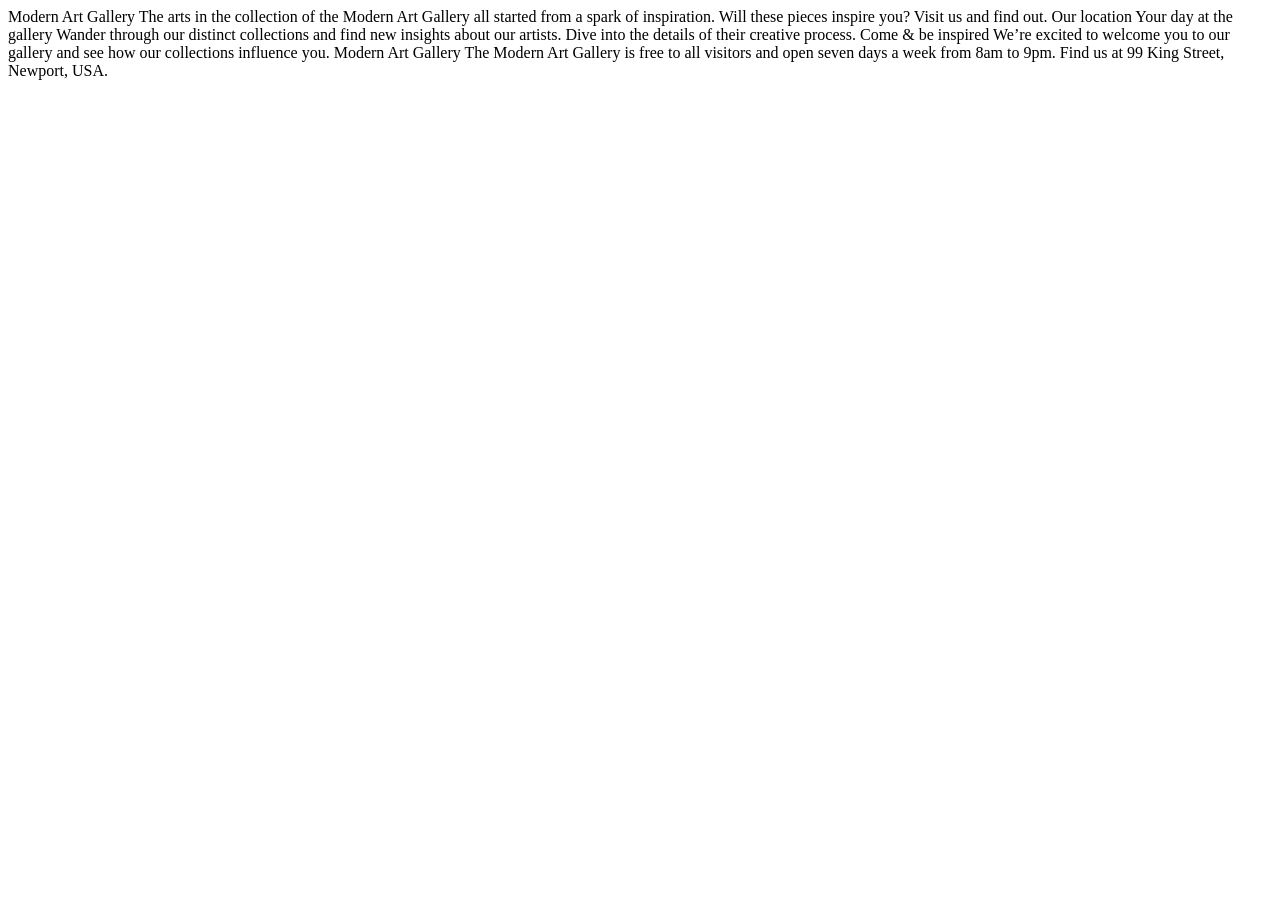
==== index.html @ 2b143d49 "Initial Commit" ====
<!DOCTYPE html>
<html lang="en">
<head>
  <meta charset="UTF-8">
  <meta name="viewport" content="width=device-width, initial-scale=1.0">

  <link rel="icon" type="image/png" sizes="32x32" href="./assets/favicon-32x32.png">
  
  <title>Frontend Mentor | Art gallery website</title>
</head>
<body>

  Modern Art Gallery

  The arts in the collection of the Modern Art Gallery all started 
  from a spark of inspiration. Will these pieces inspire you? Visit 
  us and find out.

  Our location

  Your day at the gallery

  Wander through our distinct collections and find new insights about 
  our artists. Dive into the details of their creative process.

  Come &amp; be inspired

  We’re excited to welcome you to our gallery and see how our collections 
  influence you.

  Modern Art Gallery

  The Modern Art Gallery is free to all visitors and open seven days a week 
  from 8am to 9pm. Find us at 99 King Street, Newport, USA.
</body>
</html>
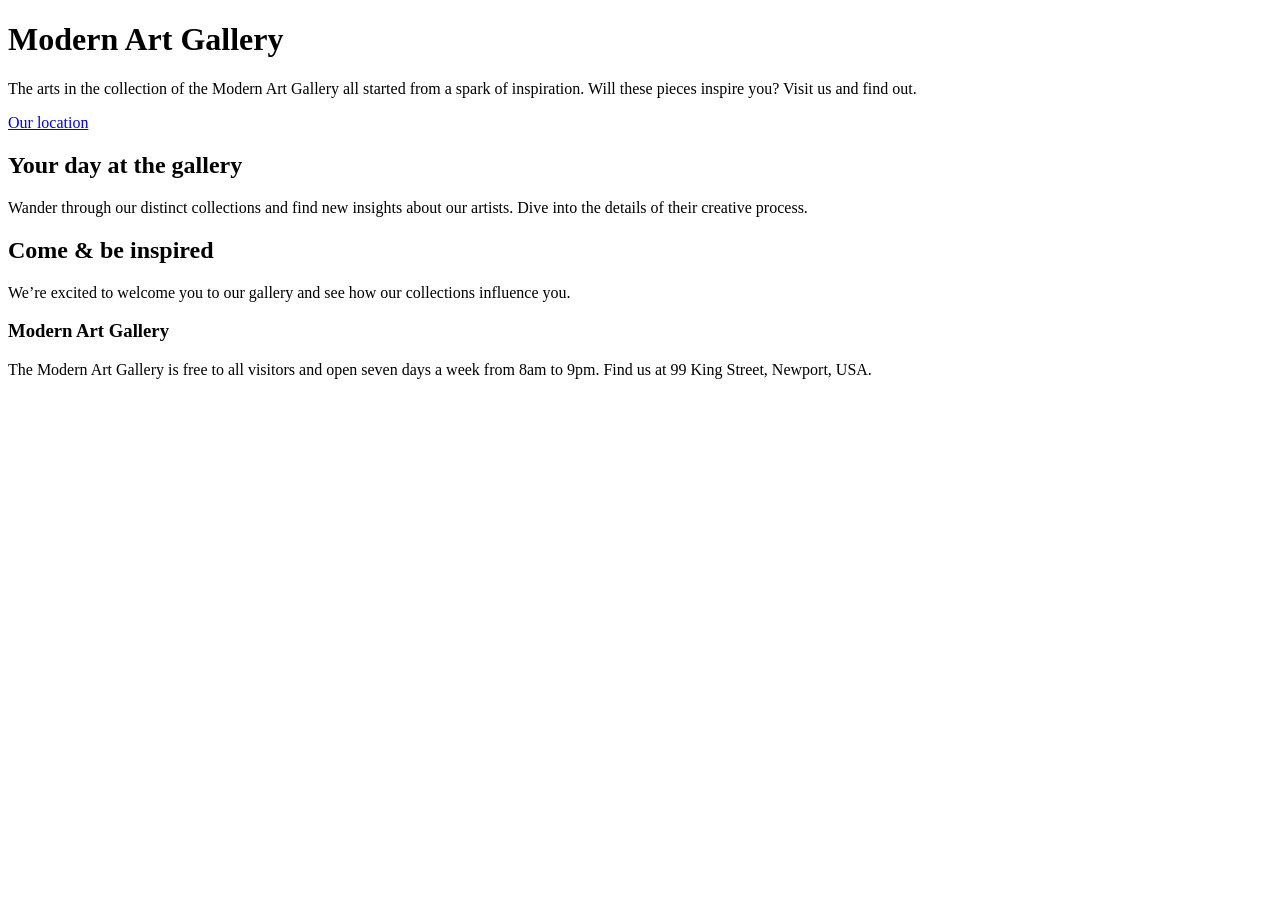
==== commit 588cb379: "Semantic Tags Added" ====
--- a/index.html
+++ b/index.html
@@ -5,32 +5,41 @@
   <meta name="viewport" content="width=device-width, initial-scale=1.0">
 
   <link rel="icon" type="image/png" sizes="32x32" href="./assets/favicon-32x32.png">
+  <link rel="stylesheet" href="style.css">
   
   <title>Frontend Mentor | Art gallery website</title>
 </head>
 <body>
+  <header>
+    <h1>Modern Art Gallery</h1>
+    <p>The arts in the collection of the Modern Art Gallery all started 
+    from a spark of inspiration. Will these pieces inspire you? Visit 
+    us and find out.</p>
 
-  Modern Art Gallery
+    <a href="location.html">Our location</a>
+  </header>
 
-  The arts in the collection of the Modern Art Gallery all started 
-  from a spark of inspiration. Will these pieces inspire you? Visit 
-  us and find out.
+  <main>
+    <div>
+      <h2>Your day at the gallery</h2>
 
-  Our location
+      <p>Wander through our distinct collections and find new insights about 
+      our artists. Dive into the details of their creative process.</p>
+    </div>
+    <div>
+      <h2>Come &amp; be inspired</h2>
 
-  Your day at the gallery
+      <p>We’re excited to welcome you to our gallery and see how our collections 
+      influence you.</p>
+    </div>
+  </main>
 
-  Wander through our distinct collections and find new insights about 
-  our artists. Dive into the details of their creative process.
+  <nav>
+    <h3>Modern Art Gallery</h3>
 
-  Come &amp; be inspired
+    <p>The Modern Art Gallery is free to all visitors and open seven days a week 
+    from 8am to 9pm. Find us at 99 King Street, Newport, USA.</p>
 
-  We’re excited to welcome you to our gallery and see how our collections 
-  influence you.
-
-  Modern Art Gallery
-
-  The Modern Art Gallery is free to all visitors and open seven days a week 
-  from 8am to 9pm. Find us at 99 King Street, Newport, USA.
+  </nav>
 </body>
 </html>
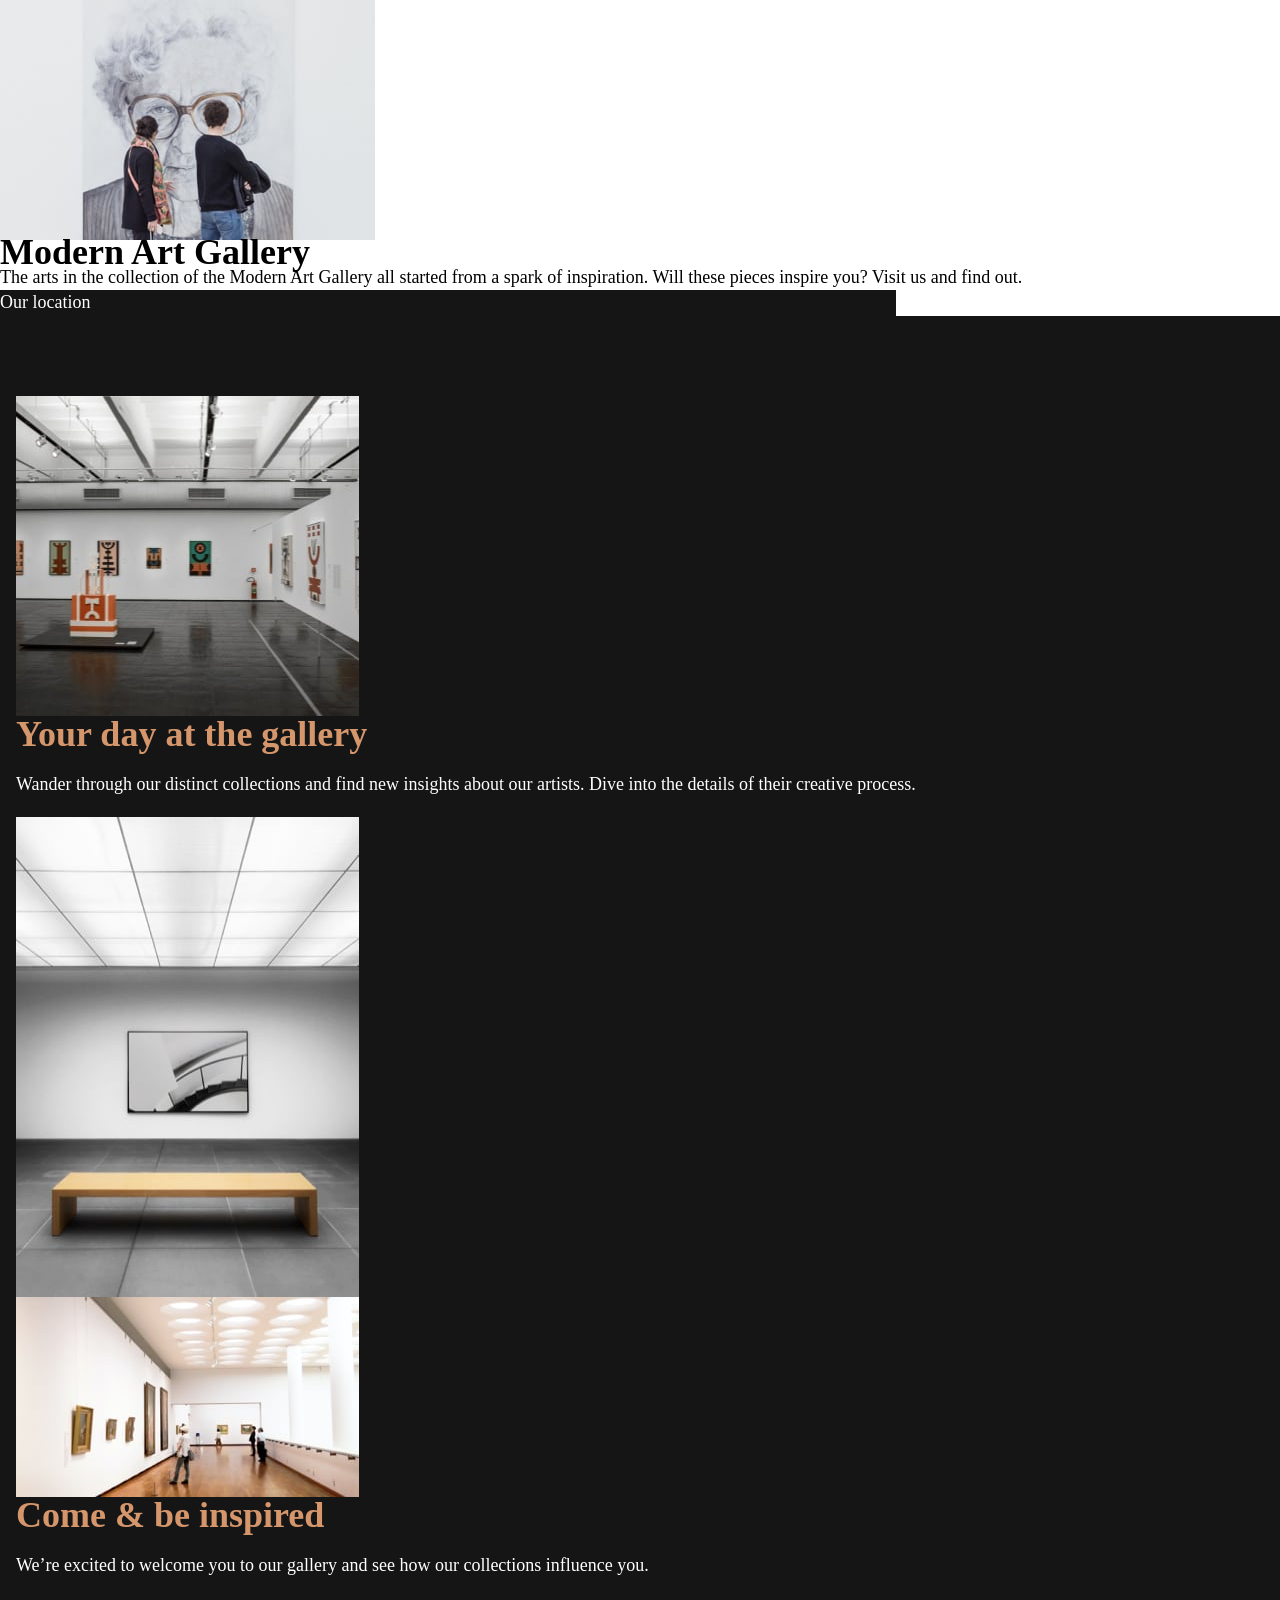
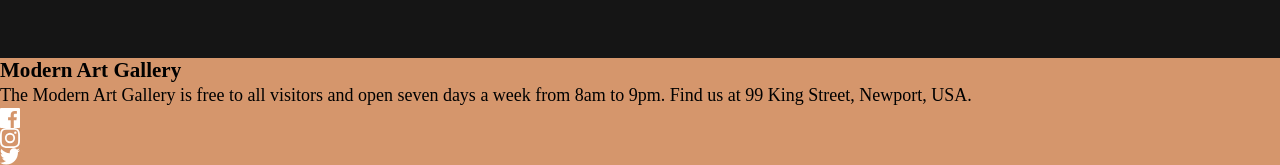
==== commit 7c9b3fb0: "Updated Location Mobile First" ====
--- a/index.html
+++ b/index.html
@@ -6,26 +6,34 @@
 
   <link rel="icon" type="image/png" sizes="32x32" href="./assets/favicon-32x32.png">
   <link rel="stylesheet" href="style.css">
+  <link rel="preconnect" href="https://fonts.googleapis.com">
+  <link rel="preconnect" href="https://fonts.gstatic.com" crossorigin>
+  <link href="https://fonts.googleapis.com/css2?family=Big+Shoulders:opsz,wght@300;800;900&display=swap" rel="stylesheet">
+    
   
   <title>Frontend Mentor | Art gallery website</title>
 </head>
 <body>
   <header>
+    <img src="./assets/mobile/image-hero.jpg" alt="Drawing of an elderly woman being viewed by two people">
     <h1>Modern Art Gallery</h1>
     <p>The arts in the collection of the Modern Art Gallery all started 
     from a spark of inspiration. Will these pieces inspire you? Visit 
     us and find out.</p>
 
-    <a href="location.html">Our location</a>
+    <a href="location.html" class="index__btn btn">Our location</a>
   </header>
 
   <main>
+    <img src="./assets/mobile/image-grid-1.jpg" alt="An art gallery with many display">
     <div>
       <h2>Your day at the gallery</h2>
 
       <p>Wander through our distinct collections and find new insights about 
       our artists. Dive into the details of their creative process.</p>
     </div>
+    <img src="./assets/mobile/image-grid-2.jpg" alt="A gallery with a single display on the wall">
+    <img src="./assets/mobile/image-grid-3.jpg" alt="Gallery with many visitors">
     <div>
       <h2>Come &amp; be inspired</h2>
 
@@ -34,12 +42,19 @@
     </div>
   </main>
 
-  <nav>
-    <h3>Modern Art Gallery</h3>
+  <footer>
+    <nav>
+      <h3>Modern Art Gallery</h3>
 
-    <p>The Modern Art Gallery is free to all visitors and open seven days a week 
-    from 8am to 9pm. Find us at 99 King Street, Newport, USA.</p>
+      <p>The Modern Art Gallery is free to all visitors and open seven days a week 
+      from 8am to 9pm. Find us at 99 King Street, Newport, USA.</p>
 
-  </nav>
+      <div class="social__links">
+        <img src="./assets/icon-facebook.svg" alt="Facebook Logo">
+        <img src="./assets/icon-instagram.svg" alt="Instagram Logo">
+        <img src="./assets/icon-twitter.svg" alt="Twitter Logo">
+      </div>
+    </nav>
+  </footer>
 </body>
 </html>
--- a/style.css
+++ b/style.css
@@ -0,0 +1,137 @@
+:root {
+    /* Colors */
+    --header-color-one: #FFFFFF;        /* White */
+    --header-color-two: #151515;        /* Grey 900 */
+
+    --p-first-color: #444;              /* Grey 700 */
+    --p-second-color: #FFFFFF;          /* White */
+
+    --button-font-color: #FFFFFF;       /* White */
+    --button-bg-one: #151515;           /* Grey 900 */
+    --button-bg-two: #D5966C;           /* Gold 500 */
+
+    --index-main-bg-color: #FFFFFF;     /* White */
+    --index-nav-bg-color: #151515;      /* Grey 900 */
+
+    --location-h2-color: #D5966C;       /* Gold 500 */
+    --location-main-bg-color: #151515;  /* Grey 900 */
+    --location-nav-bg-color: #D5966C;   /* Gold 500 */
+
+    /* Typography */
+    --ff: "Big Shoulders Display" ; /*fix this */
+    --fw: 300; /* Light */
+    --fs: 1.125rem;
+    --lh: 140%;
+
+    --heading-lh: 90%;
+    --heading-fw: 900; /* Black */
+
+    --index-h1-fs: 3.75rem;
+    --index-h2-fs: 3.125rem;
+
+    --location-h1-fs: 3.4375rem;
+    --location-h2-fs: 2.25rem;
+    --location-h2-lh: 100%;
+    
+    --nav-fs: 1.25rem;
+}
+
+/* #region Reset */
+*, *::before, *::after {
+    box-sizing: border-box;
+}
+
+* {
+    margin: 0;
+}
+
+html, body {
+    height: 100%;
+}
+
+input, button, textarea, select {
+    font: inherit;
+}
+
+img, picture, video, canvas, svg {
+    display: block;
+    max-width: 100%;
+}
+/* #endregion */
+
+/* #region Global */
+body {
+    font-family: var(--ff);
+    font-size: var(--fs);
+    font-weight: var(--fw);
+    line-height: var(--lh);
+}
+
+.btn{
+    display: flex;
+    align-items: center;
+    width: 70%;
+
+    text-decoration: none;
+    color: var(--button-font-color);
+    background-color: var(--button-bg-one);   
+}
+
+.btn--arrow{
+    background-color: var(--button-bg-two);
+    padding: 1.5rem;
+}
+
+.btn--text {
+    flex: 1;
+    text-align: center;
+}
+/* #endregion */
+
+/* #region Location Header */
+header {
+    position: relative;
+}
+
+.location__btn {
+    position: absolute;
+    top: .6rem;
+    left: .6rem;
+}
+/* #endregion */
+
+/* #region Location Main */
+main{
+    background-color: var(--location-main-bg-color);
+    color: var(--header-color-one);
+
+    padding: 5rem 1rem 3.75rem 1rem;
+}
+
+main h1{
+    text-transform: uppercase;
+    font-size: var(--location-h1-fs);
+    font-weight: var(--heading-fw);
+    line-height: var(--heading-lh);
+
+    padding-bottom: 3rem;
+}
+
+main h2 {
+    color: var(--location-h2-color);
+    font-size: var(--location-h2-fs);
+    line-height: var(--location-h2-lh);
+
+    padding-bottom: 1.25rem;
+}
+
+main p {
+    padding-bottom: 1.25rem;
+}
+/* #endregion */
+
+/* #region Footer */
+footer {
+    background-color: var(--button-bg-two);
+}
+/* #endregion */
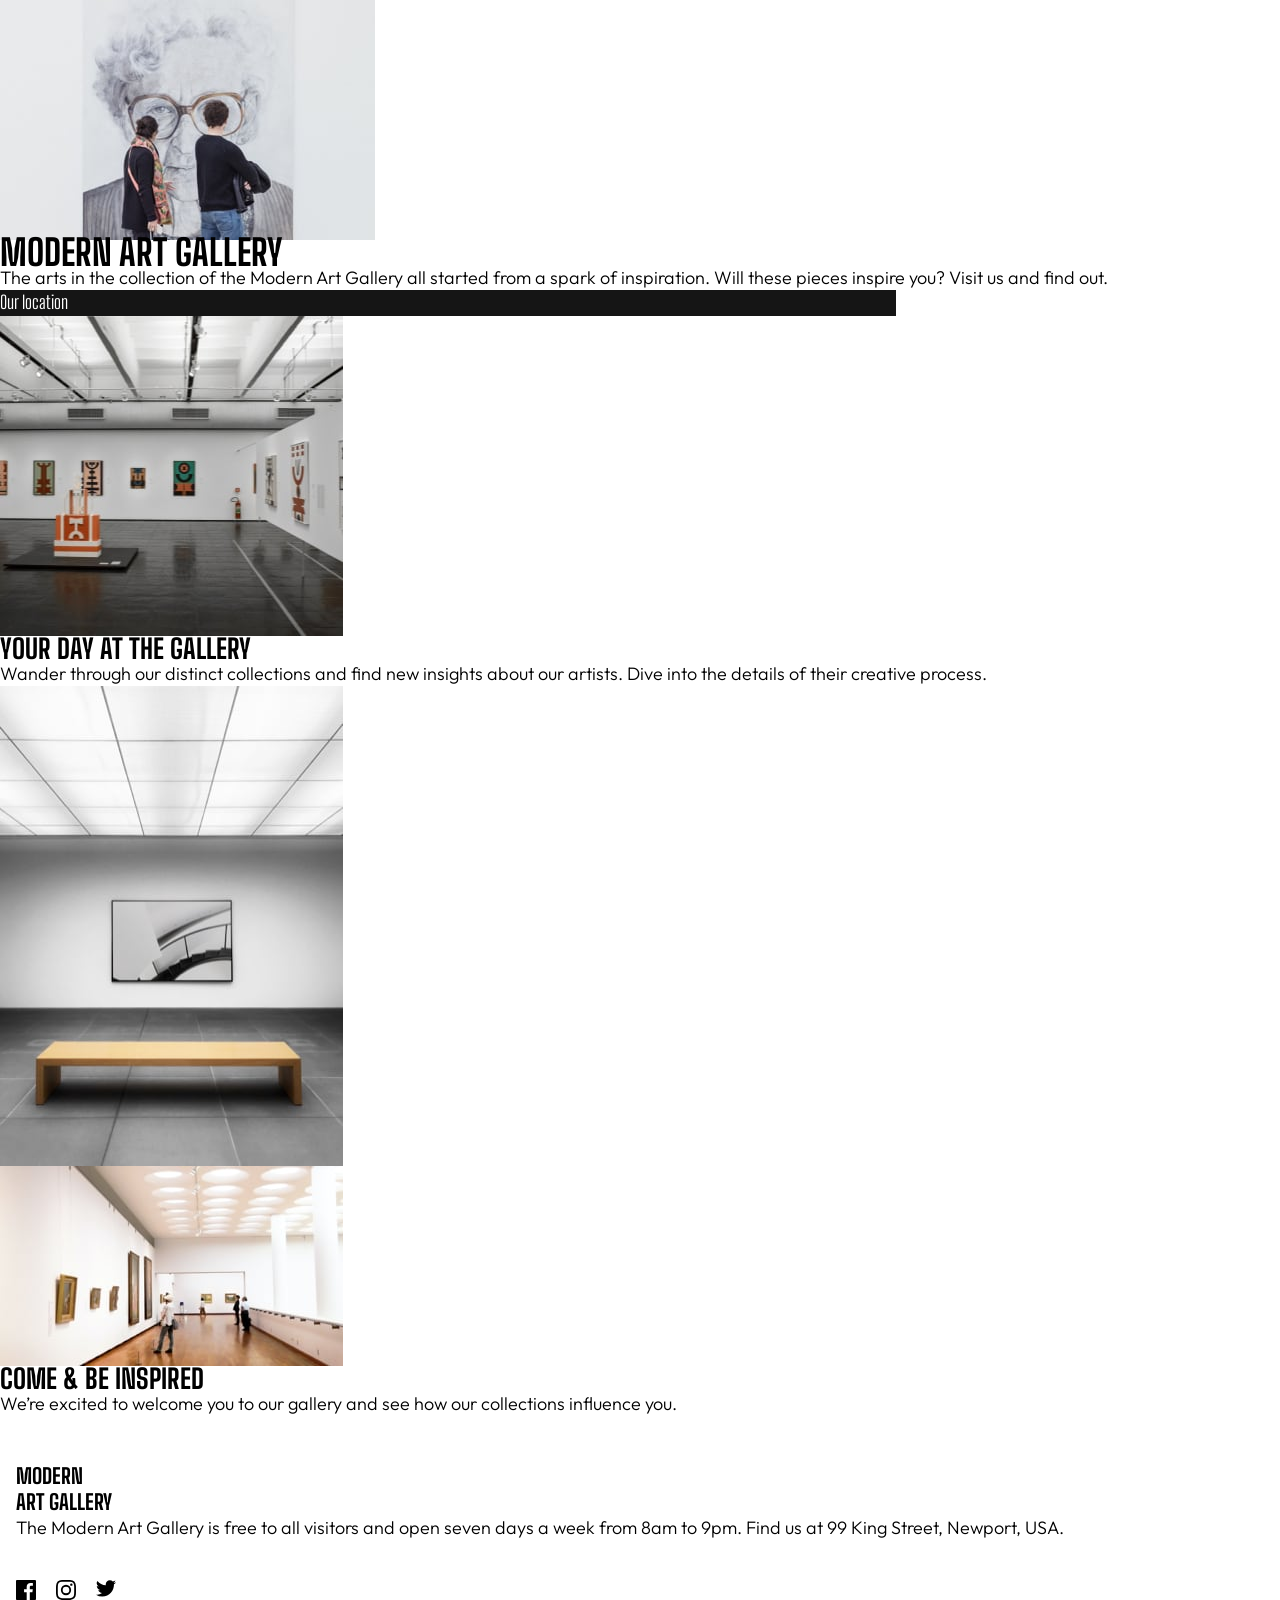
==== commit d419553e: "Completed Location Page Mobile" ====
--- a/index.html
+++ b/index.html
@@ -8,12 +8,14 @@
   <link rel="stylesheet" href="style.css">
   <link rel="preconnect" href="https://fonts.googleapis.com">
   <link rel="preconnect" href="https://fonts.gstatic.com" crossorigin>
-  <link href="https://fonts.googleapis.com/css2?family=Big+Shoulders:opsz,wght@300;800;900&display=swap" rel="stylesheet">
-    
-  
+  <link href="https://fonts.googleapis.com/css2?family=Big+Shoulders:opsz,wght@10..72,100..900&display=swap" rel="stylesheet"> 
+  <link rel="preconnect" href="https://fonts.googleapis.com">
+  <link rel="preconnect" href="https://fonts.gstatic.com" crossorigin>
+  <link href="https://fonts.googleapis.com/css2?family=Outfit:wght@300&display=swap" rel="stylesheet">  
+
   <title>Frontend Mentor | Art gallery website</title>
 </head>
-<body>
+<body class="page-home">
   <header>
     <img src="./assets/mobile/image-hero.jpg" alt="Drawing of an elderly woman being viewed by two people">
     <h1>Modern Art Gallery</h1>
@@ -43,18 +45,30 @@
   </main>
 
   <footer>
-    <nav>
-      <h3>Modern Art Gallery</h3>
+      <h3>Modern <br>Art Gallery</h3>
 
       <p>The Modern Art Gallery is free to all visitors and open seven days a week 
       from 8am to 9pm. Find us at 99 King Street, Newport, USA.</p>
 
-      <div class="social__links">
-        <img src="./assets/icon-facebook.svg" alt="Facebook Logo">
-        <img src="./assets/icon-instagram.svg" alt="Instagram Logo">
-        <img src="./assets/icon-twitter.svg" alt="Twitter Logo">
-      </div>
-    </nav>
+      <ul class="social__links">
+        <li>
+          <a href="#">
+            <svg width="20" height="20" xmlns="http://www.w3.org/2000/svg"><path d="M18.896 0H1.104C.494 0 0 .494 0 1.104v17.793C0 19.506.494 20 1.104 20h9.58v-7.745H8.076V9.237h2.606V7.01c0-2.583 1.578-3.99 3.883-3.99 1.104 0 2.052.082 2.329.119v2.7h-1.598c-1.254 0-1.496.597-1.496 1.47v1.928h2.989l-.39 3.018h-2.6V20h5.098c.608 0 1.102-.494 1.102-1.104V1.104C20 .494 19.506 0 18.896 0Z"/></svg>
+          </a>
+        </li>
+        <li>
+          <a href="#">
+            <svg width="20" height="20" xmlns="http://www.w3.org/2000/svg"><path d="M10 1.802c2.67 0 2.987.01 4.042.059 2.71.123 3.975 1.409 4.099 4.099.048 1.054.057 1.37.057 4.04 0 2.672-.01 2.988-.057 4.042-.124 2.687-1.387 3.975-4.1 4.099-1.054.048-1.37.058-4.041.058-2.67 0-2.987-.01-4.04-.058-2.718-.124-3.977-1.416-4.1-4.1-.048-1.054-.058-1.37-.058-4.041 0-2.67.01-2.986.058-4.04.124-2.69 1.387-3.977 4.1-4.1 1.054-.048 1.37-.058 4.04-.058ZM10 0C7.284 0 6.944.012 5.877.06 2.246.227.227 2.242.061 5.877.01 6.944 0 7.284 0 10s.012 3.057.06 4.123c.167 3.632 2.182 5.65 5.817 5.817 1.067.048 1.407.06 4.123.06s3.057-.012 4.123-.06c3.629-.167 5.652-2.182 5.816-5.817.05-1.066.061-1.407.061-4.123s-.012-3.056-.06-4.122C19.777 2.249 17.76.228 14.124.06 13.057.01 12.716 0 10 0Zm0 4.865a5.135 5.135 0 1 0 0 10.27 5.135 5.135 0 0 0 0-10.27Zm0 8.468a3.333 3.333 0 1 1 0-6.666 3.333 3.333 0 0 1 0 6.666Zm5.338-9.87a1.2 1.2 0 1 0 0 2.4 1.2 1.2 0 0 0 0-2.4Z"/></svg>
+
+          </a>
+        </li>
+        <li>
+          <a href="#">
+            <svg width="20" height="17" xmlns="http://www.w3.org/2000/svg"><path d="M20 2.172a8.192 8.192 0 0 1-2.357.646 4.11 4.11 0 0 0 1.805-2.27 8.22 8.22 0 0 1-2.606.996A4.096 4.096 0 0 0 13.847.248c-2.65 0-4.596 2.472-3.998 5.037A11.648 11.648 0 0 1 1.392 1a4.109 4.109 0 0 0 1.27 5.478 4.086 4.086 0 0 1-1.858-.513c-.045 1.9 1.318 3.679 3.291 4.075a4.113 4.113 0 0 1-1.853.07 4.106 4.106 0 0 0 3.833 2.849A8.25 8.25 0 0 1 0 14.658a11.616 11.616 0 0 0 6.29 1.843c7.618 0 11.923-6.434 11.663-12.205A8.354 8.354 0 0 0 20 2.172Z"/></svg>
+
+          </a>
+        </li>
+      </ul>
   </footer>
 </body>
 </html>
--- a/style.css
+++ b/style.css
@@ -11,20 +11,26 @@
     --button-bg-two: #D5966C;           /* Gold 500 */
 
     --index-main-bg-color: #FFFFFF;     /* White */
-    --index-nav-bg-color: #151515;      /* Grey 900 */
+    --index-footer-bg-color: #151515;      /* Grey 900 */
 
     --location-h2-color: #D5966C;       /* Gold 500 */
     --location-main-bg-color: #151515;  /* Grey 900 */
-    --location-nav-bg-color: #D5966C;   /* Gold 500 */
+    --location-footer-bg-color: #D5966C;   /* Gold 500 */
 
     /* Typography */
-    --ff: "Big Shoulders Display" ; /*fix this */
-    --fw: 300; /* Light */
+    --ff: "Big Shoulders", sans-serif;
+    --fw: 300;          /* Light */
     --fs: 1.125rem;
     --lh: 140%;
+    --p-ff: "outfit", sans-serif;
+
+    --btn-fs: 1.25rem;
+    --btn-ls: 0.2275rem;
+    --btn-lh: 100%;
+    --btn-fw: 800;      /* Extra Bold */
 
     --heading-lh: 90%;
-    --heading-fw: 900; /* Black */
+    --heading-fw: 900;  /* Black */
 
     --index-h1-fs: 3.75rem;
     --index-h2-fs: 3.125rem;
@@ -32,8 +38,8 @@
     --location-h1-fs: 3.4375rem;
     --location-h2-fs: 2.25rem;
     --location-h2-lh: 100%;
-    
-    --nav-fs: 1.25rem;
+
+    --h3-fs: 1.5rem;
 }
 
 /* #region Reset */
@@ -67,6 +73,14 @@
     line-height: var(--lh);
 }
 
+body p {
+    font-family: var(--p-ff);
+}
+
+h1, h2, h3 {
+    text-transform: uppercase;
+}
+
 .btn{
     display: flex;
     align-items: center;
@@ -85,15 +99,30 @@
 .btn--text {
     flex: 1;
     text-align: center;
+    font-size: var(--btn-fs);
+    font-weight: var(--btn-fw);
+    line-height: var(--btn-lh);
+    letter-spacing: var(--btn-ls);
+    text-transform: uppercase;
+}
+
+.social__links {
+    display: flex;
+    gap: 1.25rem;
+}
+
+ul {
+    list-style: none;
+    padding: 0;
 }
 /* #endregion */
 
 /* #region Location Header */
-header {
+.page-location header {
     position: relative;
 }
 
-.location__btn {
+.page-location .btn {
     position: absolute;
     top: .6rem;
     left: .6rem;
@@ -101,15 +130,14 @@
 /* #endregion */
 
 /* #region Location Main */
-main{
+.page-location main{
     background-color: var(--location-main-bg-color);
     color: var(--header-color-one);
 
     padding: 5rem 1rem 3.75rem 1rem;
 }
 
-main h1{
-    text-transform: uppercase;
+.page-location main h1{
     font-size: var(--location-h1-fs);
     font-weight: var(--heading-fw);
     line-height: var(--heading-lh);
@@ -117,7 +145,7 @@
     padding-bottom: 3rem;
 }
 
-main h2 {
+.page-location main h2 {
     color: var(--location-h2-color);
     font-size: var(--location-h2-fs);
     line-height: var(--location-h2-lh);
@@ -125,13 +153,29 @@
     padding-bottom: 1.25rem;
 }
 
-main p {
+.page-location main p {
     padding-bottom: 1.25rem;
 }
 /* #endregion */
 
-/* #region Footer */
+/* #region Location Footer */
+.page-location footer {
+    background-color: var(--location-footer-bg-color);
+}
+
 footer {
-    background-color: var(--button-bg-two);
+    padding: 3rem 1rem;
+}
+
+footer img {
+    padding-bottom: 2.5rem;
+}
+
+footer p{
+    padding-bottom: 2.5rem;
+}
+
+.page-location footer svg {
+    fill: var(--button-bg-one);
 }
 /* #endregion */
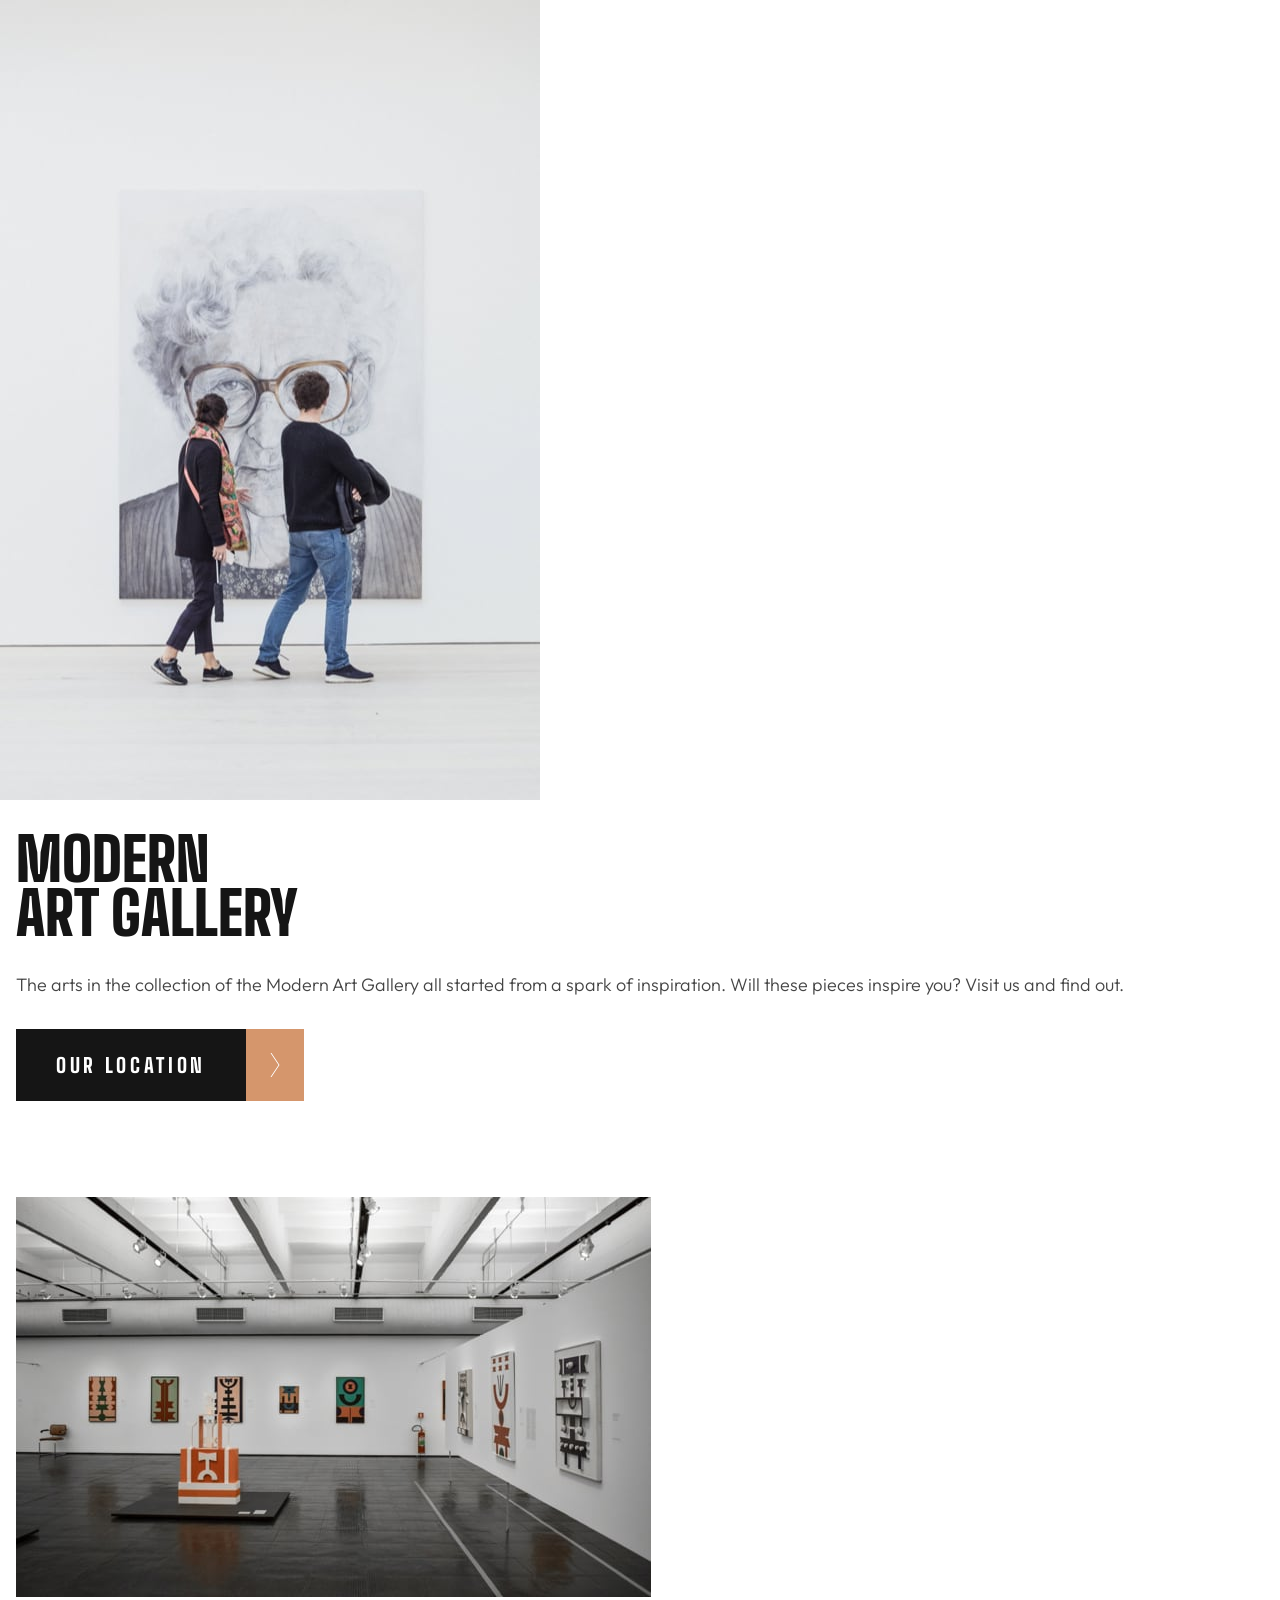
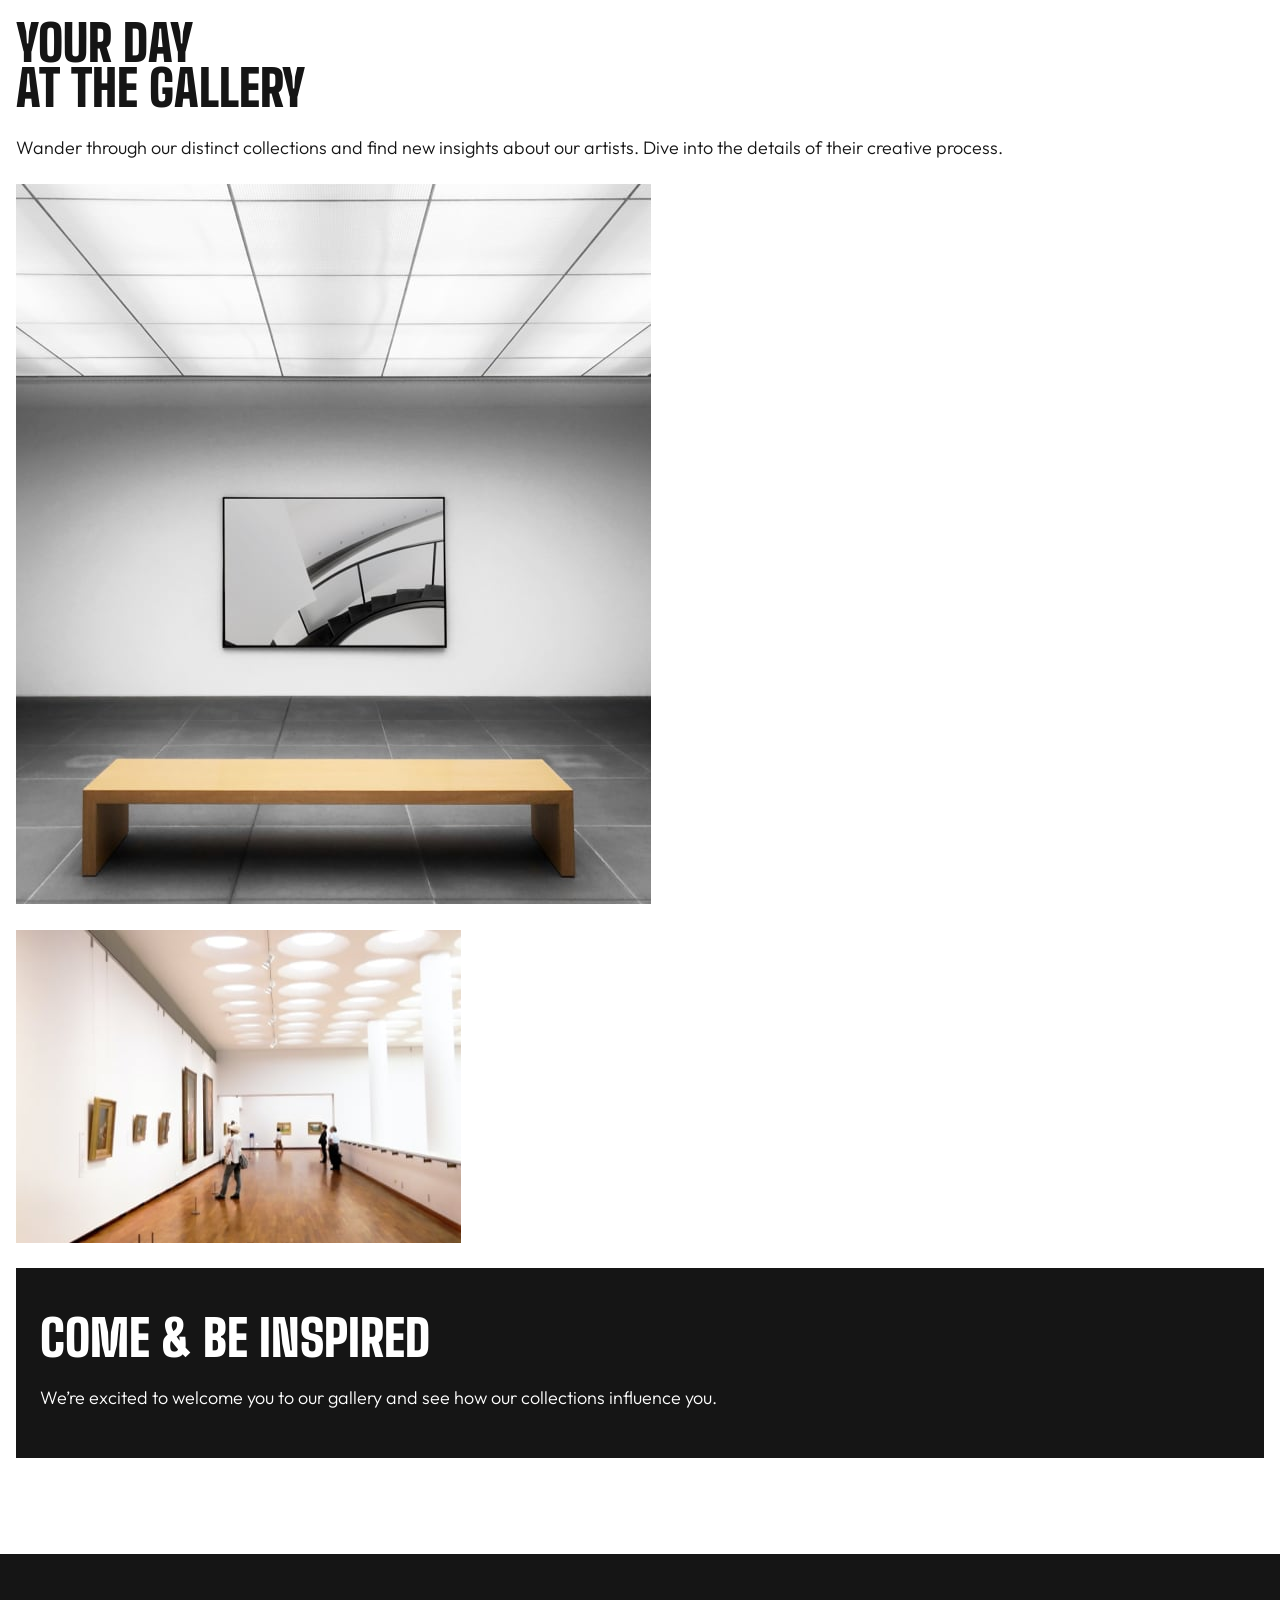
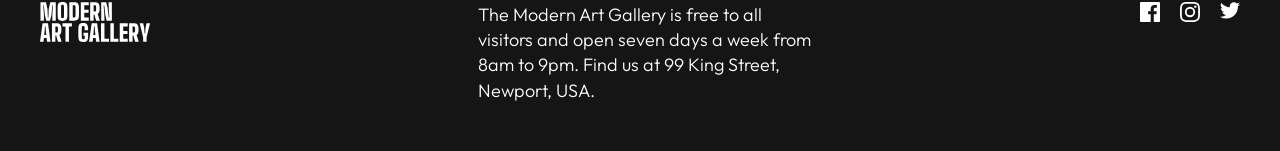
==== commit 9c9d0d6b: "Completed Home Page Mobile" ====
--- a/index.html
+++ b/index.html
@@ -17,26 +17,50 @@
 </head>
 <body class="page-home">
   <header>
-    <img src="./assets/mobile/image-hero.jpg" alt="Drawing of an elderly woman being viewed by two people">
-    <h1>Modern Art Gallery</h1>
+    <picture>
+      <source media="(min-width: 64rem)" srcset="./assets/desktop/image-hero.jpg">
+      <source media="(min-width: 48rem)" srcset="./assets/tablet/image-hero.jpg">
+      <img src="./assets/mobile/image-hero.jpg" alt="Drawing of an elderly woman on display" class="home-header__img">
+    </picture>
+
+    <h1>Modern<br>Art Gallery</h1>
     <p>The arts in the collection of the Modern Art Gallery all started 
     from a spark of inspiration. Will these pieces inspire you? Visit 
     us and find out.</p>
 
-    <a href="location.html" class="index__btn btn">Our location</a>
+    <a href="location.html" class="btn"> 
+      <div class="btn--text">Our location</div>
+      <img src="./assets/icon-arrow-right.svg" alt="" class="btn--arrow">
+    </a>
   </header>
 
   <main>
-    <img src="./assets/mobile/image-grid-1.jpg" alt="An art gallery with many display">
-    <div>
-      <h2>Your day at the gallery</h2>
+    <picture>
+      <source media="(min-width: 64rem)" srcset="./assets/desktop/image-grid-1.jpg">
+      <source media="(min-width: 48rem)" srcset="./assets/tablet/image-grid-1.jpg">
+      <img src="./assets/mobile/image-grid-1.jpg" alt="An art gallery with many display">
+    </picture>
+
+    <div class="header--one">
+      <h2>Your day <span class="break">at the gallery</span></h2>
 
       <p>Wander through our distinct collections and find new insights about 
       our artists. Dive into the details of their creative process.</p>
     </div>
-    <img src="./assets/mobile/image-grid-2.jpg" alt="A gallery with a single display on the wall">
-    <img src="./assets/mobile/image-grid-3.jpg" alt="Gallery with many visitors">
-    <div>
+
+    <picture>
+      <source media="(min-width: 64rem)" srcset="./assets/desktop/image-grid-2.jpg">
+      <source media="(min-width: 48rem)" srcset="./assets/tablet/image-grid-2.jpg">  
+      <img src="./assets/mobile/image-grid-2.jpg" alt="A gallery with a single display on the wall">
+    </picture>
+    <br>
+    <picture>
+      <source media="(min-width: 64rem)" srcset="./assets/desktop/image-grid-3.jpg">
+      <source media="(min-width: 48rem)" srcset="./assets/tablet/image-grid-3.jpg">
+      <img src="./assets/mobile/image-grid-3.jpg" alt="Gallery with many visitors">
+    </picture>
+    <br>
+    <div class="header--two">
       <h2>Come &amp; be inspired</h2>
 
       <p>We’re excited to welcome you to our gallery and see how our collections 
@@ -45,7 +69,7 @@
   </main>
 
   <footer>
-      <h3>Modern <br>Art Gallery</h3>
+      <img src="./assets/logo-light.svg" alt="">
 
       <p>The Modern Art Gallery is free to all visitors and open seven days a week 
       from 8am to 9pm. Find us at 99 King Street, Newport, USA.</p>
--- a/style.css
+++ b/style.css
@@ -1,7 +1,7 @@
 :root {
     /* Colors */
-    --header-color-one: #FFFFFF;        /* White */
-    --header-color-two: #151515;        /* Grey 900 */
+    --header-color-one: #151515;        /* White */
+    --header-color-two: #FFFFFF;        /* Grey 900 */
 
     --p-first-color: #444;              /* Grey 700 */
     --p-second-color: #FFFFFF;          /* White */
@@ -74,11 +74,13 @@
 }
 
 body p {
-    font-family: var(--p-ff);
+    font-family: var(--p-ff); 
 }
 
 h1, h2, h3 {
     text-transform: uppercase;
+    line-height: var(--heading-lh);
+    font-weight: var(--heading-fw);
 }
 
 .btn{
@@ -117,9 +119,37 @@
 }
 /* #endregion */
 
+/* #region Home Header */
+.page-home header{
+    display: flex;
+    flex-direction: column;
+    padding-bottom: 6rem;
+}
+
+.page-home h1 {
+    font-size: var(--index-h1-fs);
+    color: var(--header-color-one);
+    padding: 2rem 1rem;
+}
+
+.page-home header p{
+    color: var(--p-first-color);
+    padding: 0 1rem 2rem 1rem;
+}
+
+.page-home .btn {
+    margin-left: 1rem;
+}
+
+/* #endregion */
+
 /* #region Location Header */
 .page-location header {
     position: relative;
+}
+
+header .loc-header__img {
+    width: 100%;
 }
 
 .page-location .btn {
@@ -129,19 +159,49 @@
 }
 /* #endregion */
 
+/* #region Home Main */
+.page-home main {
+    padding: 0 1rem 6rem 1rem;
+}
+
+.header--one {
+    color: var(--header-color-one);
+    padding: 1.5rem 0;
+}
+
+.page-home h2{
+    font-size: var(--index-h2-fs);
+    padding-bottom: 1.5rem;
+}
+
+.page-home main .break {
+    display: block;
+}
+
+.header--two{
+    background-color: var(--index-footer-bg-color);
+    color: var(--header-color-two);
+}
+
+.header--two h2{
+    padding: 3rem 1.5rem 1.5rem 1.5rem;
+}
+
+.header--two p{
+    padding: 0 1.5rem 3rem 1.5rem;
+}
+/* #endregion */
+
 /* #region Location Main */
 .page-location main{
     background-color: var(--location-main-bg-color);
-    color: var(--header-color-one);
+    color: var(--header-color-two);
 
     padding: 5rem 1rem 3.75rem 1rem;
 }
 
 .page-location main h1{
     font-size: var(--location-h1-fs);
-    font-weight: var(--heading-fw);
-    line-height: var(--heading-lh);
-
     padding-bottom: 3rem;
 }
 
@@ -158,12 +218,22 @@
 }
 /* #endregion */
 
+/* #region Home Footer */
+.page-home footer {
+    background-color: var(--index-footer-bg-color);
+    color: var(--index-main-bg-color);
+
+    padding: 3rem 2.5rem;
+}
+
+.page-home footer svg {
+    fill: var(--index-main-bg-color);
+}
+/* #endregion */
+
 /* #region Location Footer */
 .page-location footer {
     background-color: var(--location-footer-bg-color);
-}
-
-footer {
     padding: 3rem 1rem;
 }
 
@@ -178,4 +248,92 @@
 .page-location footer svg {
     fill: var(--button-bg-one);
 }
+/* #endregion */
+
+/* #region Media Queries */
+@media (min-width: 48rem) {
+/* #region Global */
+    .btn{
+        display: flex;
+        align-items: center;
+        width: 18rem;
+    }
+/* #endregion */
+
+/* #region Location Main */
+    .page-location main{
+        display: flex;
+        padding: 5rem 2.5rem 3.75rem 2.5rem;
+    }
+
+    .page-location main h1{
+        padding-right: 4.2rem;
+    }
+/* #endregion */
+
+/* #region Location Footer */
+    footer {
+        display: flex;
+        align-items:flex-start;
+        justify-content: space-between;
+        width: 100%;
+        padding: 3rem 2.5rem;
+    }
+
+    footer img {
+        padding-bottom: 0;
+    }
+
+    footer p{
+        text-align: left;
+        width: 18rem;
+        padding: 0;
+    }
+/* #endregion */
+}
+@media (min-width: 64rem) {
+/* #region Location Header */
+    .page-location .btn {
+        position: absolute;
+        top: 1rem;
+        left: 7rem;
+    }
+/* #endregion */
+
+/* #region Location Main */
+    .page-location main{
+        display: flex;
+        padding: 8rem 10rem;
+    }
+
+    .page-location main h1{
+        flex: 1;
+        padding: 0;
+    }
+
+    .break {
+        display: block;
+    }
+
+    .page-location main div {
+        flex: 1;
+    }
+/* #endregion */
+
+/* #region Location Footer */
+    footer {
+        padding: 5rem 10rem;
+    }
+
+    footer img {
+        padding-bottom: 0;
+    }
+
+    footer p{
+        text-align: left;
+        width: 21rem;
+        padding: 0;
+    }
+/* #endregion */
+} 
 /* #endregion */
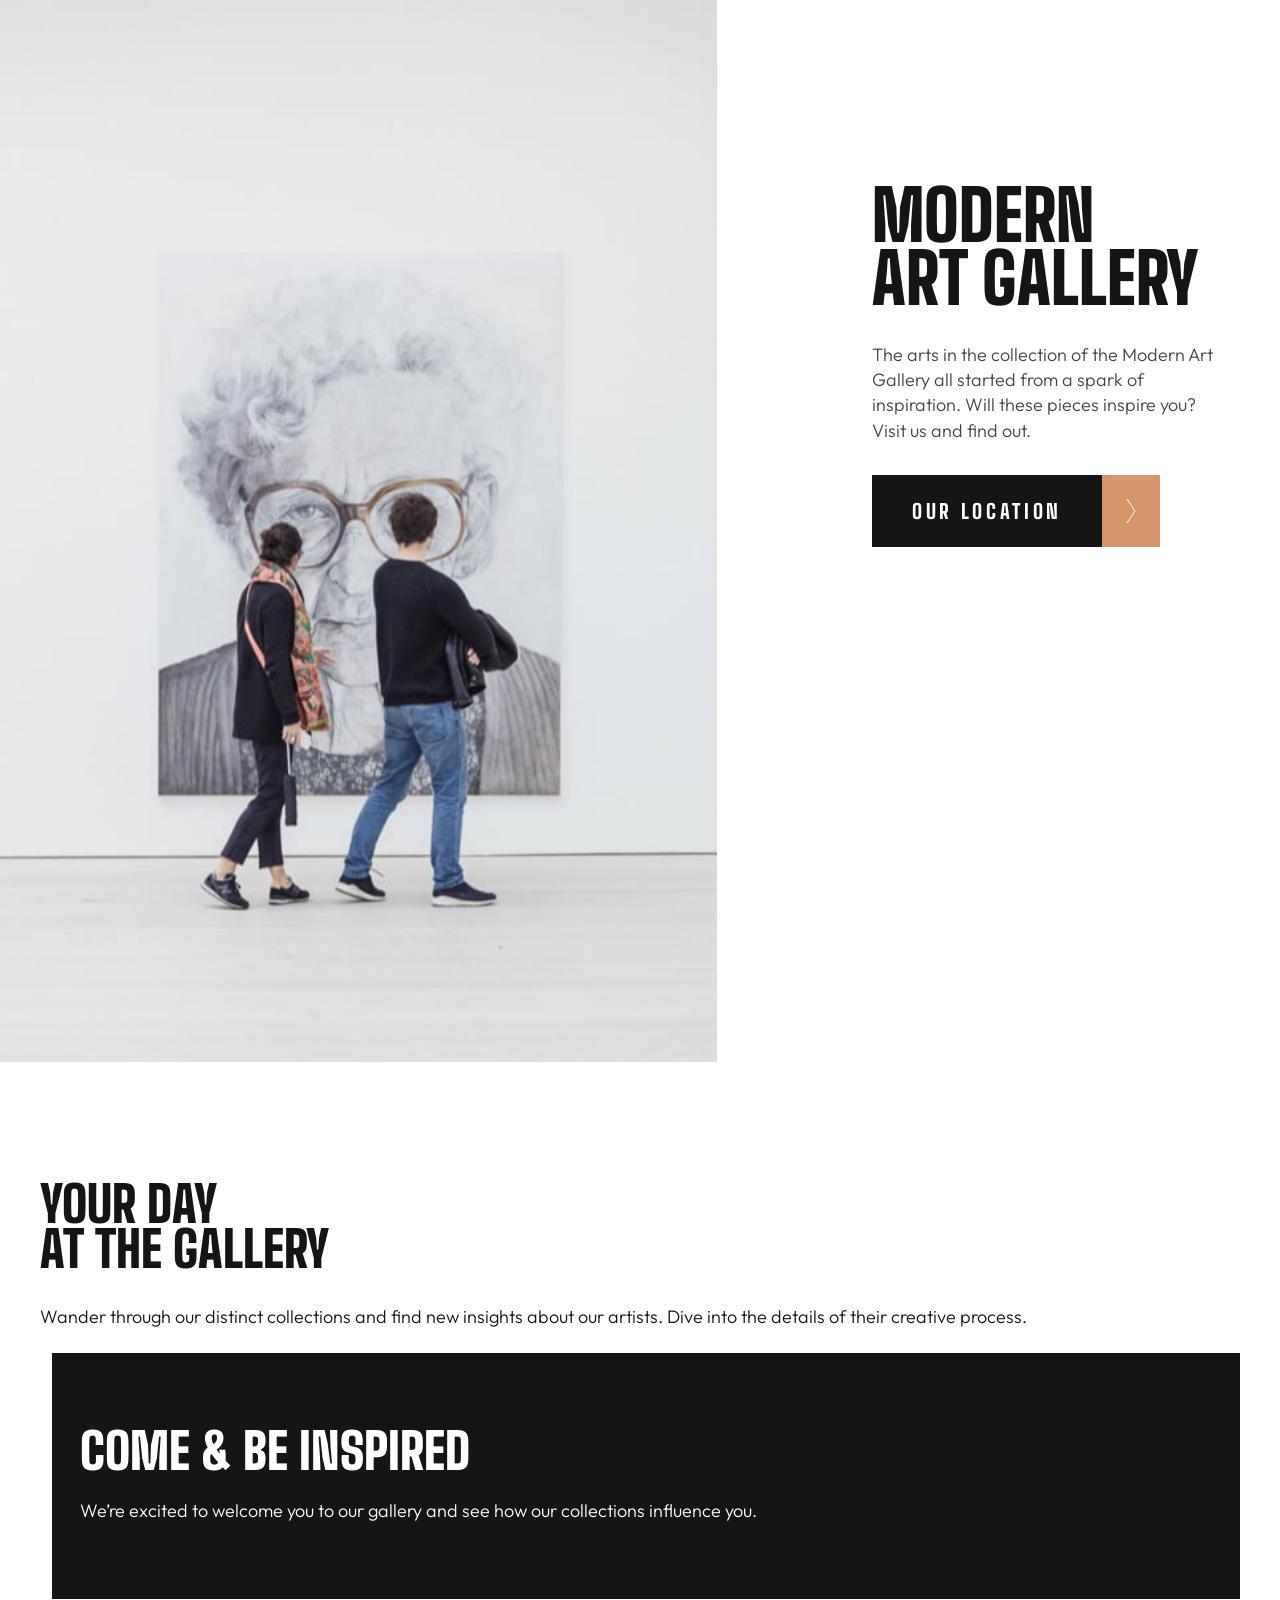
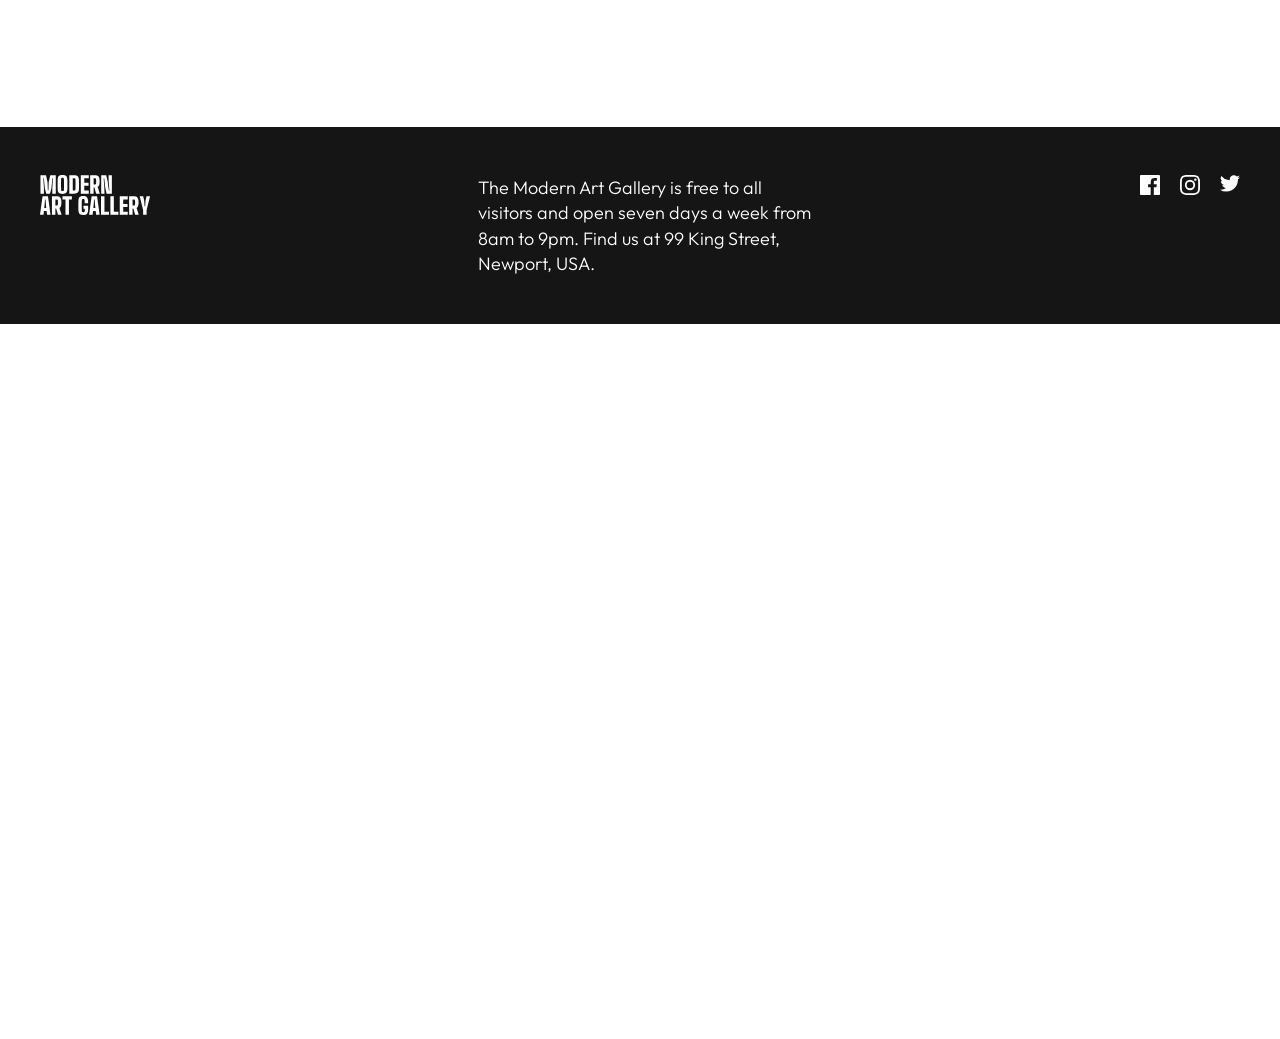
==== commit 842cd097: "Completed Home Page Tablet" ====
--- a/index.html
+++ b/index.html
@@ -23,48 +23,55 @@
       <img src="./assets/mobile/image-hero.jpg" alt="Drawing of an elderly woman on display" class="home-header__img">
     </picture>
 
-    <h1>Modern<br>Art Gallery</h1>
-    <p>The arts in the collection of the Modern Art Gallery all started 
-    from a spark of inspiration. Will these pieces inspire you? Visit 
-    us and find out.</p>
+    <div class="tablet__header">
+      <h1>Modern<br>Art Gallery</h1>
+      
+      <div>
+        <p>The arts in the collection of the Modern Art Gallery all started 
+        from a spark of inspiration. Will these pieces inspire you? Visit 
+        us and find out.</p>
 
-    <a href="location.html" class="btn"> 
-      <div class="btn--text">Our location</div>
-      <img src="./assets/icon-arrow-right.svg" alt="" class="btn--arrow">
-    </a>
+        <a href="location.html" class="btn"> 
+          <div class="btn--text">Our location</div>
+          <img src="./assets/icon-arrow-right.svg" alt="" class="btn--arrow">
+        </a>
+      </div>
+    </div>
   </header>
 
   <main>
-    <picture>
-      <source media="(min-width: 64rem)" srcset="./assets/desktop/image-grid-1.jpg">
-      <source media="(min-width: 48rem)" srcset="./assets/tablet/image-grid-1.jpg">
-      <img src="./assets/mobile/image-grid-1.jpg" alt="An art gallery with many display">
-    </picture>
+    <div class="header--one">
+      <picture>
+        <source media="(min-width: 64rem)" srcset="./assets/desktop/image-grid-1.jpg">
+        <source media="(min-width: 48rem)" srcset="./assets/tablet/image-grid-1.jpg">
+        <img src="./assets/mobile/image-grid-1.jpg" alt="An art gallery with many display">
+      </picture>
+      <div class="header--one__text">
+        <h2>Your day <span class="break">at the gallery</span></h2>
 
-    <div class="header--one">
-      <h2>Your day <span class="break">at the gallery</span></h2>
+        <p>Wander through our distinct collections and find new insights about 
+        our artists. Dive into the details of their creative process.</p>
+      </div>
+    </div>
+    <div class="main-grid">
+      <picture class="grid-img-one">
+        <source media="(min-width: 64rem)" srcset="./assets/desktop/image-grid-2.jpg">
+        <source media="(min-width: 48rem)" srcset="./assets/tablet/image-grid-2.jpg">  
+        <img src="./assets/mobile/image-grid-2.jpg" alt="A gallery with a single display on the wall">
+      </picture>
 
-      <p>Wander through our distinct collections and find new insights about 
-      our artists. Dive into the details of their creative process.</p>
-    </div>
+      <picture class="grid-img-two">
+        <source media="(min-width: 64rem)" srcset="./assets/desktop/image-grid-3.jpg">
+        <source media="(min-width: 48rem)" srcset="./assets/tablet/image-grid-3.jpg">
+        <img src="./assets/mobile/image-grid-3.jpg" alt="Gallery with many visitors">
+      </picture>
+      
+      <div class="header--two">
+        <h2>Come &amp; be inspired</h2>
 
-    <picture>
-      <source media="(min-width: 64rem)" srcset="./assets/desktop/image-grid-2.jpg">
-      <source media="(min-width: 48rem)" srcset="./assets/tablet/image-grid-2.jpg">  
-      <img src="./assets/mobile/image-grid-2.jpg" alt="A gallery with a single display on the wall">
-    </picture>
-    <br>
-    <picture>
-      <source media="(min-width: 64rem)" srcset="./assets/desktop/image-grid-3.jpg">
-      <source media="(min-width: 48rem)" srcset="./assets/tablet/image-grid-3.jpg">
-      <img src="./assets/mobile/image-grid-3.jpg" alt="Gallery with many visitors">
-    </picture>
-    <br>
-    <div class="header--two">
-      <h2>Come &amp; be inspired</h2>
-
-      <p>We’re excited to welcome you to our gallery and see how our collections 
-      influence you.</p>
+        <p>We’re excited to welcome you to our gallery and see how our collections 
+        influence you.</p>
+      </div>
     </div>
   </main>
 
--- a/style.css
+++ b/style.css
@@ -33,6 +33,7 @@
     --heading-fw: 900;  /* Black */
 
     --index-h1-fs: 3.75rem;
+    --index-h1-tablet-fs: 4.375rem;
     --index-h2-fs: 3.125rem;
 
     --location-h1-fs: 3.4375rem;
@@ -166,16 +167,28 @@
 
 .header--one {
     color: var(--header-color-one);
-    padding: 1.5rem 0;
+    padding:0;
 }
 
 .page-home h2{
     font-size: var(--index-h2-fs);
+    padding: 1.5rem 0 1.5rem 0;
+}
+
+.page-home .header--one p{
     padding-bottom: 1.5rem;
 }
 
 .page-home main .break {
     display: block;
+}
+
+.grid-img-one{
+    padding-bottom: 1.25rem;
+}
+
+.grid-img-two{
+    padding-bottom: 1.25rem;
 }
 
 .header--two{
@@ -260,6 +273,105 @@
     }
 /* #endregion */
 
+/* #region Home Header */
+    .page-home header{
+        position: relative;
+        padding-bottom: 7.5rem;
+    }
+
+    .home-header__img{
+        width: 56%;
+    }
+
+    .page-home h1 {
+        font-size: var(--index-h1-tablet-fs);
+    }
+
+    .tablet__header {       
+        position: absolute;
+        top: 9.5rem;
+        right:  2.5rem;
+        width: 24rem;
+    }
+
+/* #endregion */
+
+/* #region Home Main */
+    .page-home main {
+        padding: 0 2.5rem 8rem 2.5rem;
+    }
+
+    .header--one {
+        display: flex;
+        flex-direction: row-reverse;
+        gap: 2rem;
+        align-items: center;
+        justify-content: center;
+        padding-bottom: .75rem;
+    }
+
+    .header--one__text {
+        flex: 1;
+    }
+
+    .page-home h2{
+        font-size: var(--index-h2-fs);
+        padding: 0 0 2rem 0;
+    }
+
+    .page-home .header--one p{
+        padding-bottom: 0;
+    }
+
+    .page-home main .break {
+        display: block;
+    }
+
+    .main-grid {
+        display: grid;
+        grid-template-columns: auto 1fr;
+        grid-template-rows: auto 1fr;
+        gap: .75rem;
+
+        width: 100%;
+    }
+
+    .grid-img-one,
+    .grid-img-two {
+        width: 100%;
+        height: 100%;
+    }
+
+    .grid-img-one img,
+    .grid-img-two img {
+        width: 100%;
+        height: 100%;
+        object-fit: cover;
+    }
+
+    .grid-img-one {
+        grid-area: 1 / 1 / 3 / 2;
+        padding: 0;
+    }
+
+    .grid-img-two {
+        grid-area: 1 / 2 / 2 / 3;
+        padding: 0;
+    }
+
+    .header--two{
+        grid-area: 2 / 2 / 3 / 3;
+    }
+
+    .header--two h2{
+        padding: 4.75rem 1.75rem 1.5rem 1.75rem;
+    }
+
+    .header--two p{
+        padding: 0 1.75rem 4.75rem 1.75rem;
+    }
+/* #endregion */
+
 /* #region Location Main */
     .page-location main{
         display: flex;
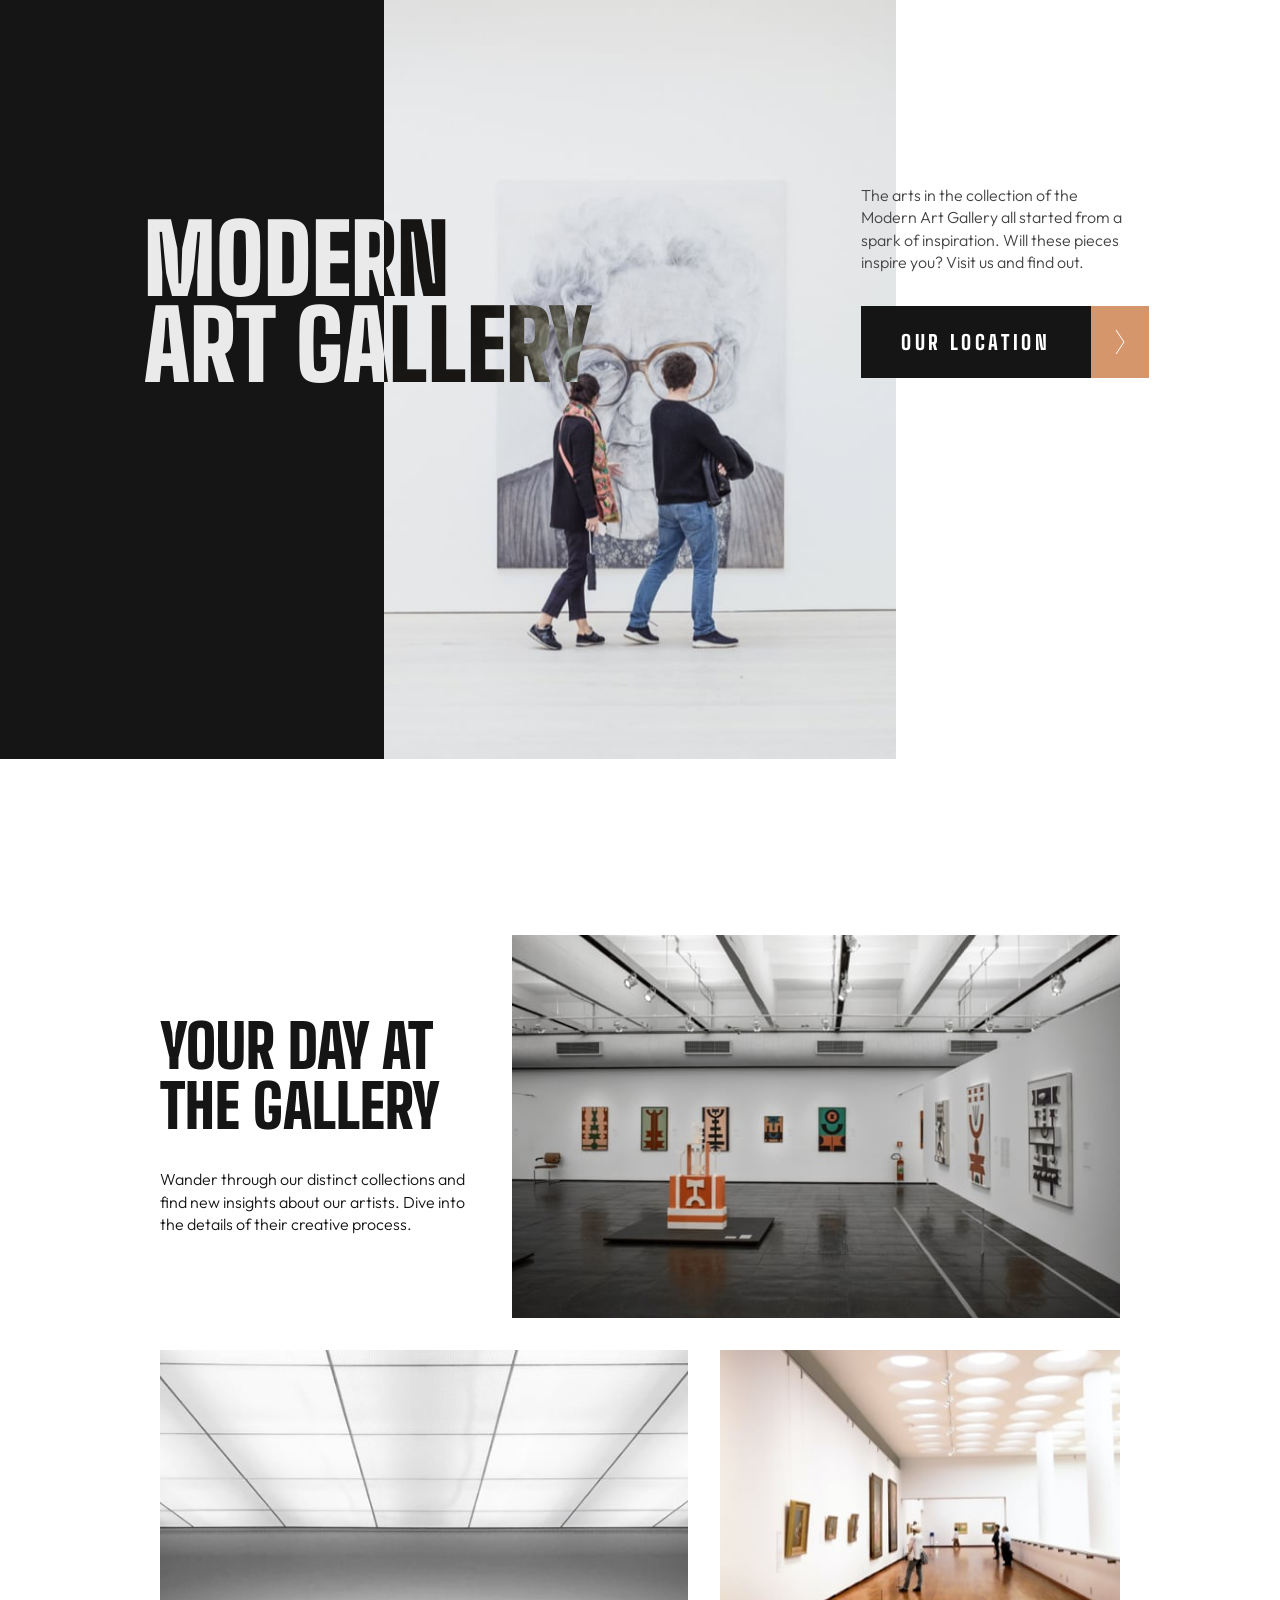
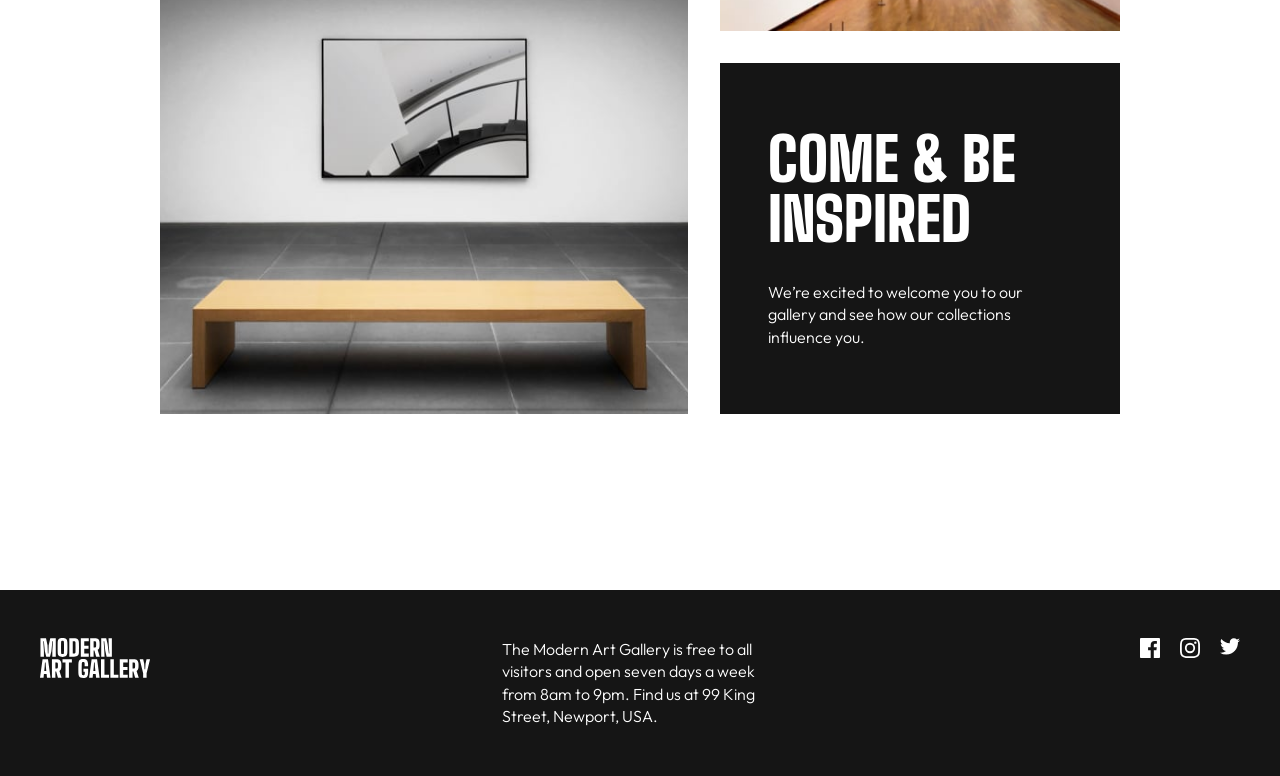
==== commit 0e91389e: "Completed Home Page Desktop" ====
--- a/index.html
+++ b/index.html
@@ -26,7 +26,7 @@
     <div class="tablet__header">
       <h1>Modern<br>Art Gallery</h1>
       
-      <div>
+      <div class="header__content">
         <p>The arts in the collection of the Modern Art Gallery all started 
         from a spark of inspiration. Will these pieces inspire you? Visit 
         us and find out.</p>
--- a/style.css
+++ b/style.css
@@ -23,6 +23,7 @@
     --fs: 1.125rem;
     --lh: 140%;
     --p-ff: "outfit", sans-serif;
+    --p-desktop-fs: 1.375;
 
     --btn-fs: 1.25rem;
     --btn-ls: 0.2275rem;
@@ -34,7 +35,10 @@
 
     --index-h1-fs: 3.75rem;
     --index-h1-tablet-fs: 4.375rem;
+    --index-h1-desktop-fs: 6rem;
     --index-h2-fs: 3.125rem;
+    --index-h2-desktop-fs: 3.75rem;
+    --index-h2-desktop-lh: 100%;
 
     --location-h1-fs: 3.4375rem;
     --location-h2-fs: 2.25rem;
@@ -383,7 +387,7 @@
     }
 /* #endregion */
 
-/* #region Location Footer */
+/* #region Footer */
     footer {
         display: flex;
         align-items:flex-start;
@@ -403,7 +407,51 @@
     }
 /* #endregion */
 }
+
 @media (min-width: 64rem) {
+/* #region General */
+    body {
+        font-size: var(--p-desktop-fs);
+    }
+/* #endregion */
+
+/* #region Home Header */
+    .page-home header{
+        position: relative;
+        padding-bottom: 0;
+        
+        background: linear-gradient(to right, var(--button-bg-one) 50%, var(--index-main-bg-color) 50%);
+    }
+
+    .home-header__img{
+        width: 40%;
+        margin: auto;
+    }
+    
+    .tablet__header h1 {
+        font-size: var(--index-h1-desktop-fs);
+        width: 60%;
+
+        mix-blend-mode: difference;
+        color: var(--header-color-two);
+    }
+
+    .header__content {
+        margin-left: auto; 
+        width: 30%;
+    }
+
+    .tablet__header {       
+        display: flex;
+        top: 11.5rem;
+        left: 0;
+        right: 0;
+        margin: 0 auto;
+        width: 80vw;
+    }
+
+/* #endregion */
+
 /* #region Location Header */
     .page-location .btn {
         position: absolute;
@@ -412,6 +460,50 @@
     }
 /* #endregion */
 
+/* #region Home Main */
+    .page-home main {
+        padding: 11rem 10rem 11rem 10rem;
+    }
+
+    .header--one {
+        gap: 5;
+        padding-bottom: 2rem;
+    }
+
+    .header--one__text {
+        flex: 1;
+    }
+
+    .page-home main .break {
+        display: inline;
+    }
+
+    .page-home h2{
+        font-size: var(--index-h2-desktop-fs);
+        line-height: var(--index-h2-desktop-lh);
+        padding: 0 0 2rem 0;
+        width: 20rem;
+    }
+
+    .header--one__text p {
+        width: 20rem;
+    }
+
+    .main-grid {
+        gap: 2rem;
+    }
+
+    .header--two h2{
+        width: 22rem;
+        padding: 4.125rem 3rem 2rem 3rem;
+    }
+
+    .header--two p{
+        padding: 0 3rem 4.125rem 3rem;
+        width: 25rem;
+    }
+/* #endregion */
+
 /* #region Location Main */
     .page-location main{
         display: flex;
@@ -432,20 +524,5 @@
     }
 /* #endregion */
 
-/* #region Location Footer */
-    footer {
-        padding: 5rem 10rem;
-    }
-
-    footer img {
-        padding-bottom: 0;
-    }
-
-    footer p{
-        text-align: left;
-        width: 21rem;
-        padding: 0;
-    }
-/* #endregion */
 } 
 /* #endregion */
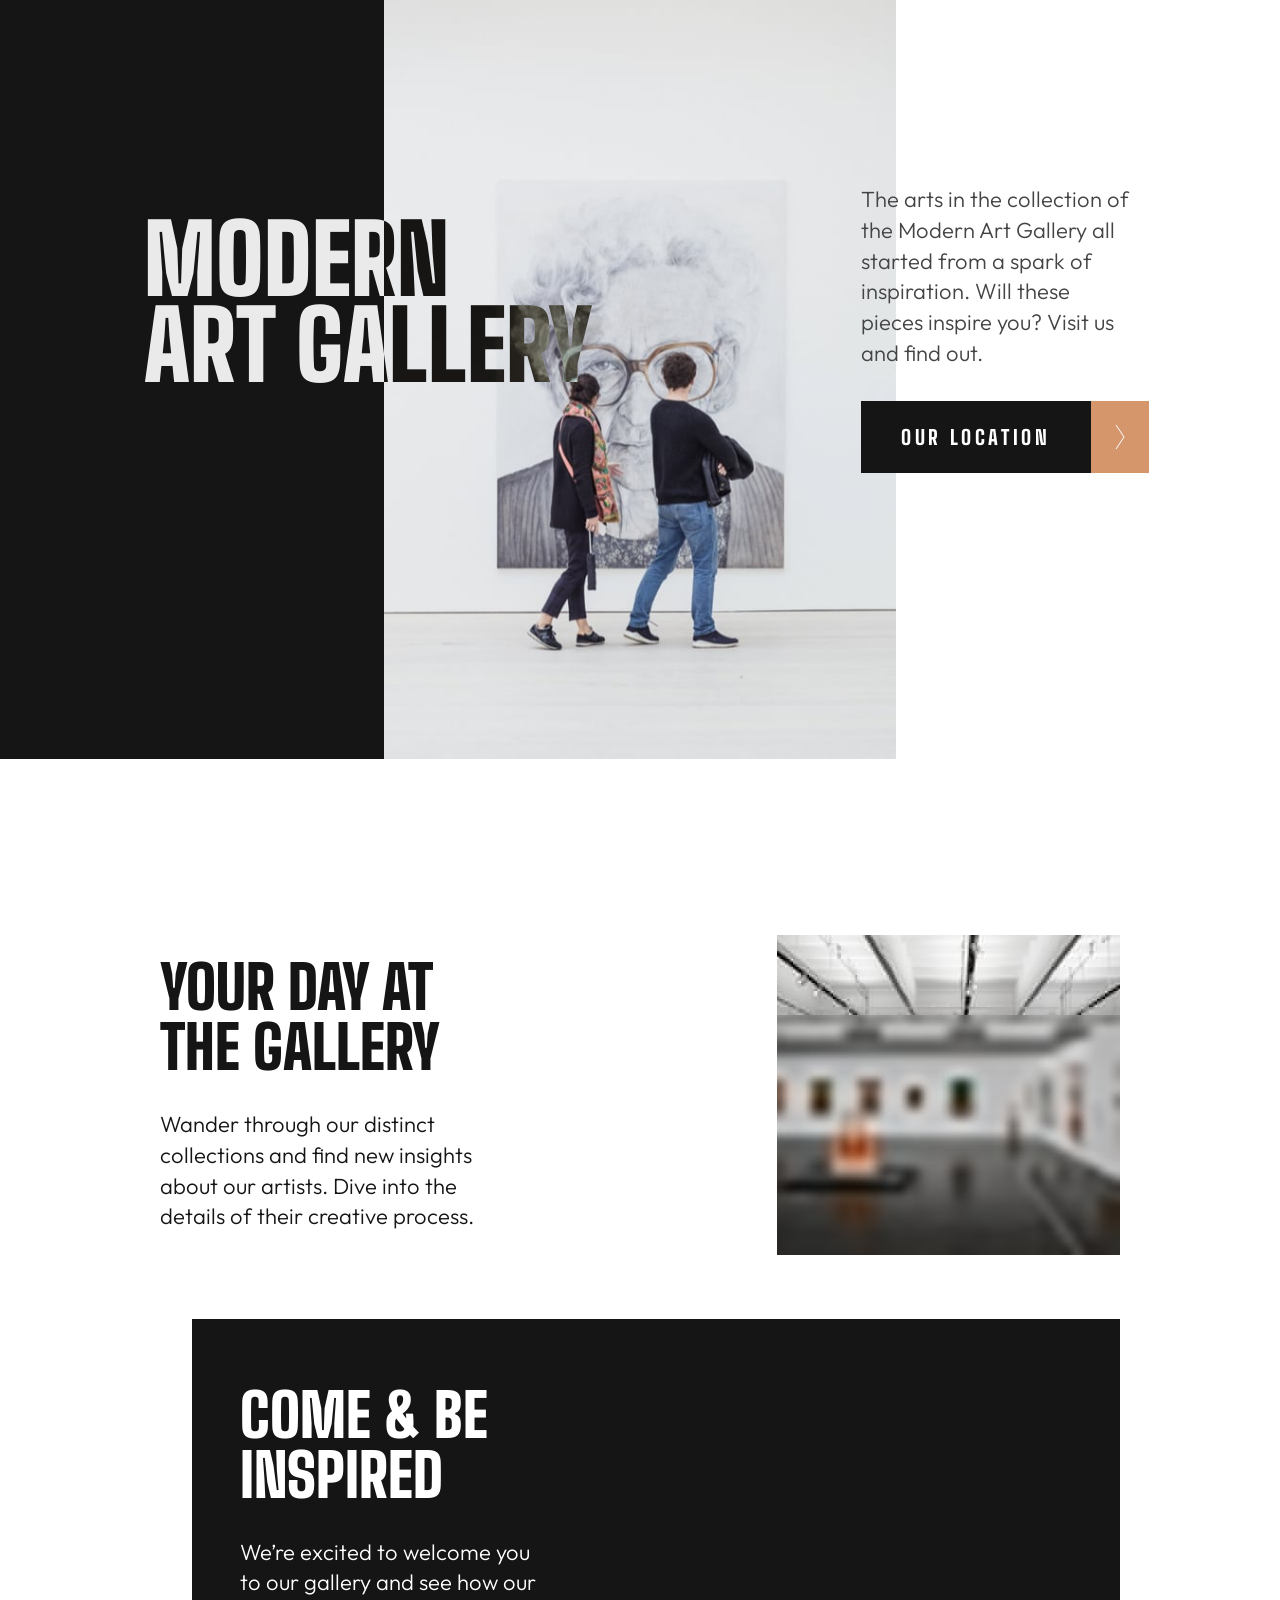
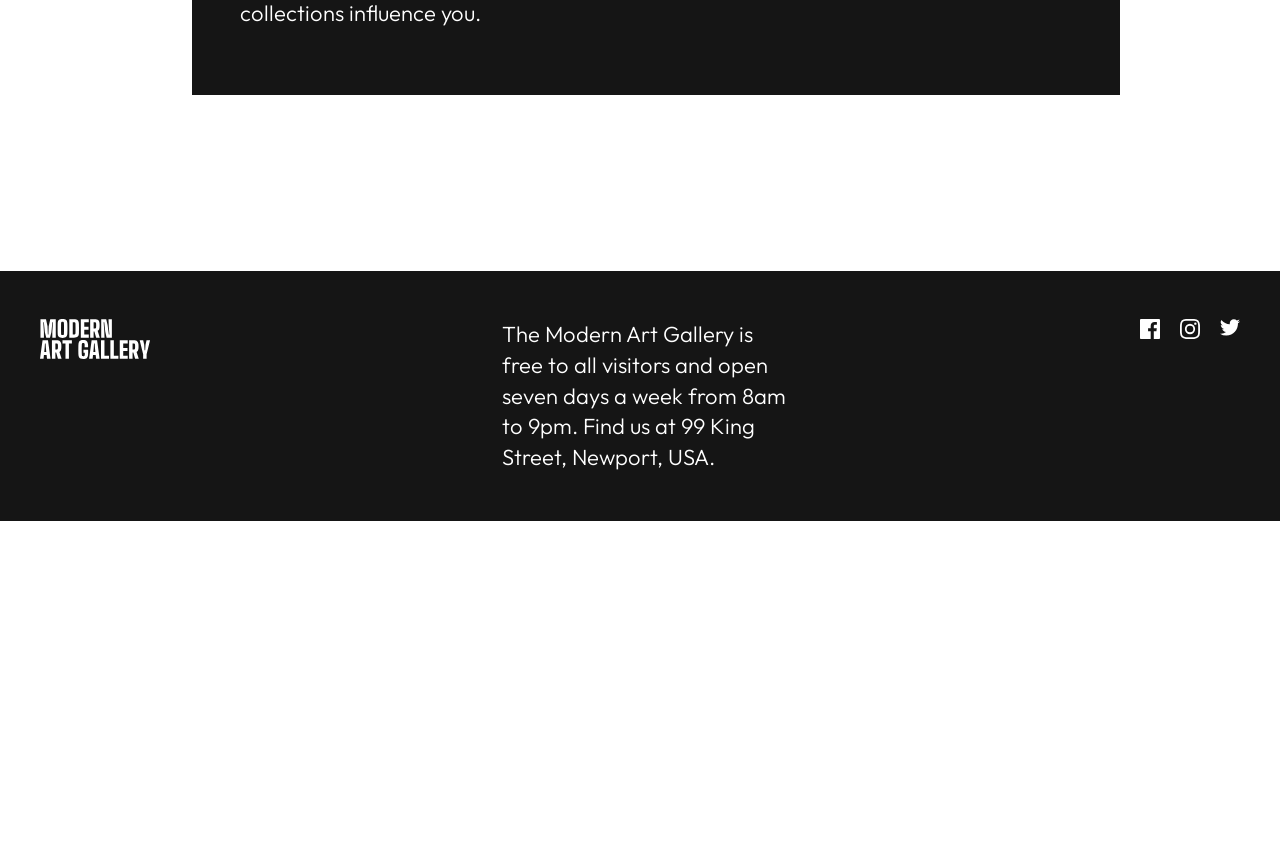
==== commit c658a0dc: "Minor Adjustments" ====
--- a/index.html
+++ b/index.html
@@ -9,8 +9,6 @@
   <link rel="preconnect" href="https://fonts.googleapis.com">
   <link rel="preconnect" href="https://fonts.gstatic.com" crossorigin>
   <link href="https://fonts.googleapis.com/css2?family=Big+Shoulders:opsz,wght@10..72,100..900&display=swap" rel="stylesheet"> 
-  <link rel="preconnect" href="https://fonts.googleapis.com">
-  <link rel="preconnect" href="https://fonts.gstatic.com" crossorigin>
   <link href="https://fonts.googleapis.com/css2?family=Outfit:wght@300&display=swap" rel="stylesheet">  
 
   <title>Frontend Mentor | Art gallery website</title>
@@ -76,7 +74,7 @@
   </main>
 
   <footer>
-      <img src="./assets/logo-light.svg" alt="">
+      <img src="./assets/logo-light.svg" alt="Modern Art Gallery Logo">
 
       <p>The Modern Art Gallery is free to all visitors and open seven days a week 
       from 8am to 9pm. Find us at 99 King Street, Newport, USA.</p>
--- a/style.css
+++ b/style.css
@@ -1,7 +1,7 @@
 :root {
     /* Colors */
-    --header-color-one: #151515;        /* White */
-    --header-color-two: #FFFFFF;        /* Grey 900 */
+    --header-color-one: #151515;        /* Grey 900 */
+    --header-color-two: #FFFFFF;        /* White */
 
     --p-first-color: #444;              /* Grey 700 */
     --p-second-color: #FFFFFF;          /* White */
@@ -23,7 +23,7 @@
     --fs: 1.125rem;
     --lh: 140%;
     --p-ff: "outfit", sans-serif;
-    --p-desktop-fs: 1.375;
+    --p-desktop-fs: 1.375rem;
 
     --btn-fs: 1.25rem;
     --btn-ls: 0.2275rem;
@@ -254,11 +254,13 @@
     padding: 3rem 1rem;
 }
 
-footer img {
+.page-location footer img,
+.page-home footer img {
     padding-bottom: 2.5rem;
 }
 
-footer p{
+.page-location footer p,
+.page-home footer p {
     padding-bottom: 2.5rem;
 }
 
@@ -388,7 +390,9 @@
 /* #endregion */
 
 /* #region Footer */
-    footer {
+    
+    .page-location footer,
+    .page-home footer {
         display: flex;
         align-items:flex-start;
         justify-content: space-between;
@@ -396,11 +400,15 @@
         padding: 3rem 2.5rem;
     }
 
-    footer img {
+
+    .page-location footer img,
+    .page-home footer img {
         padding-bottom: 0;
     }
 
-    footer p{
+
+    .page-location footer p,
+    .page-home footer p {
         text-align: left;
         width: 18rem;
         padding: 0;
